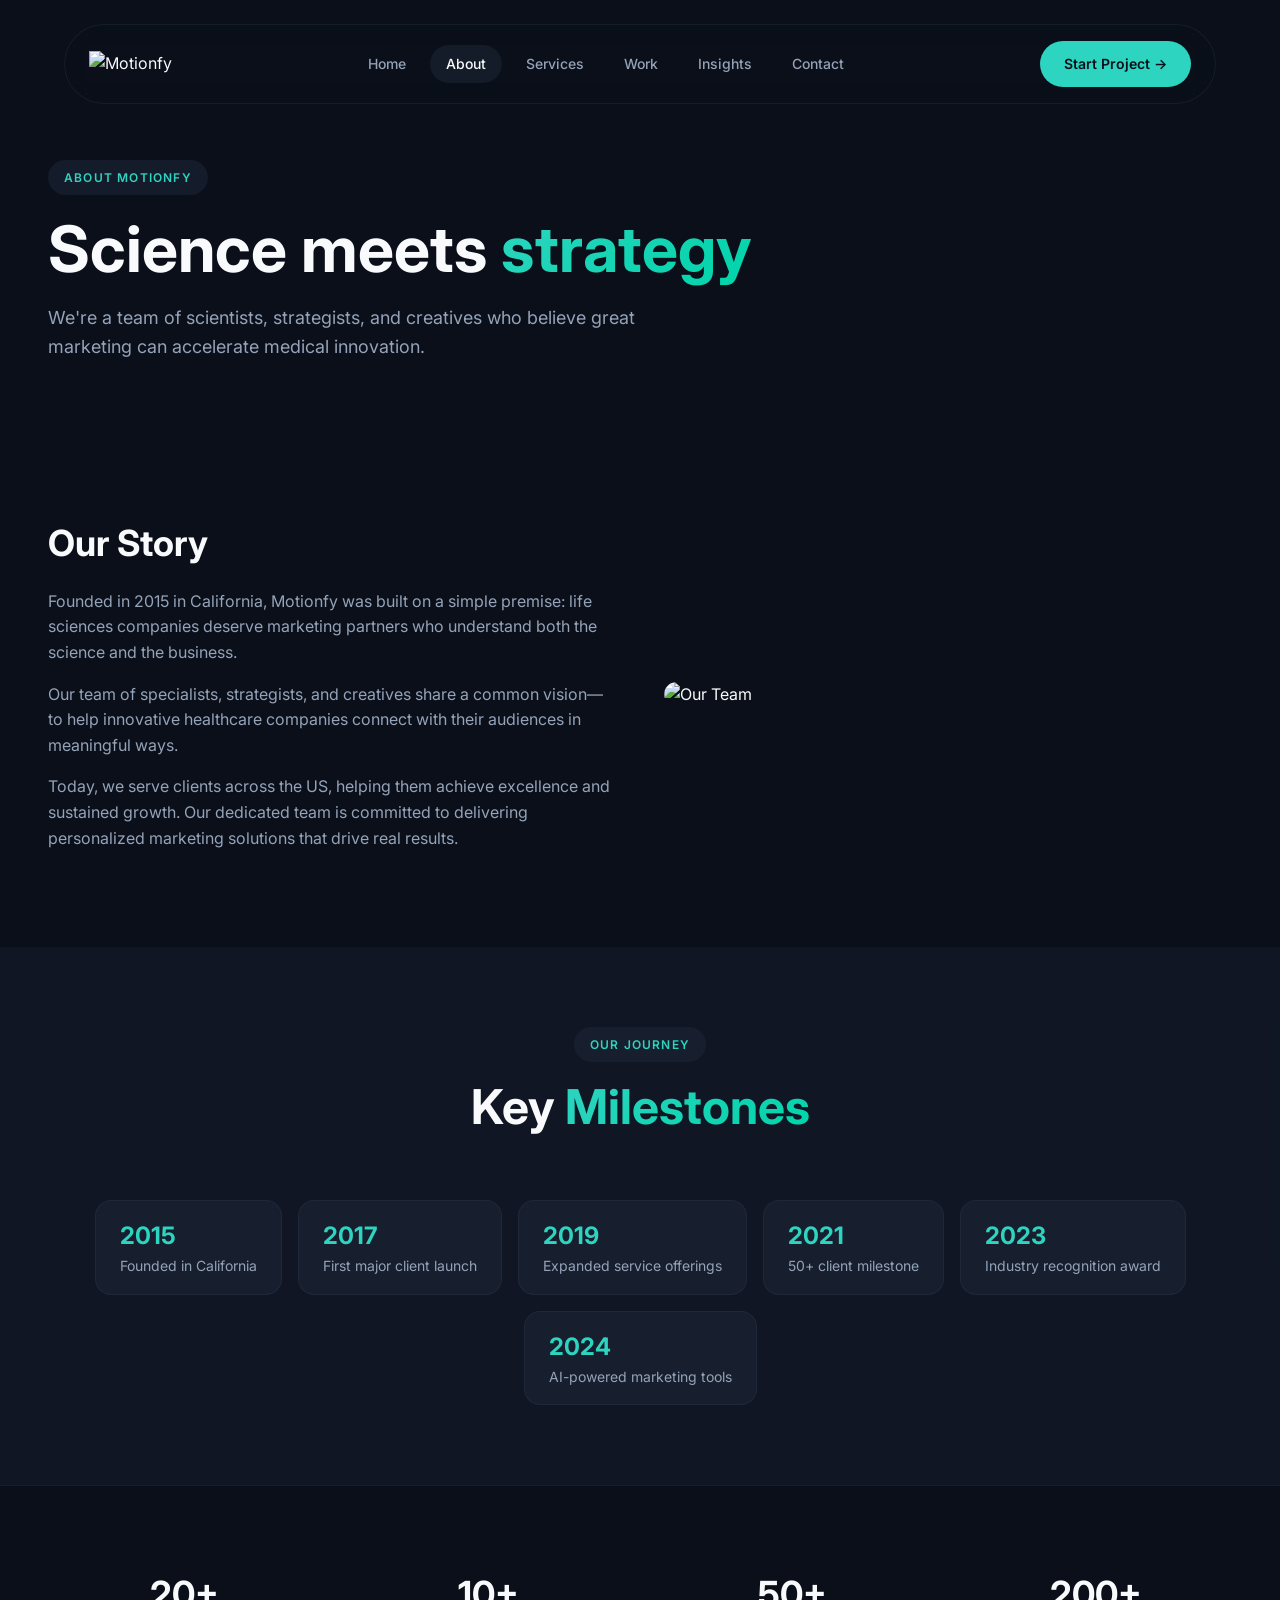
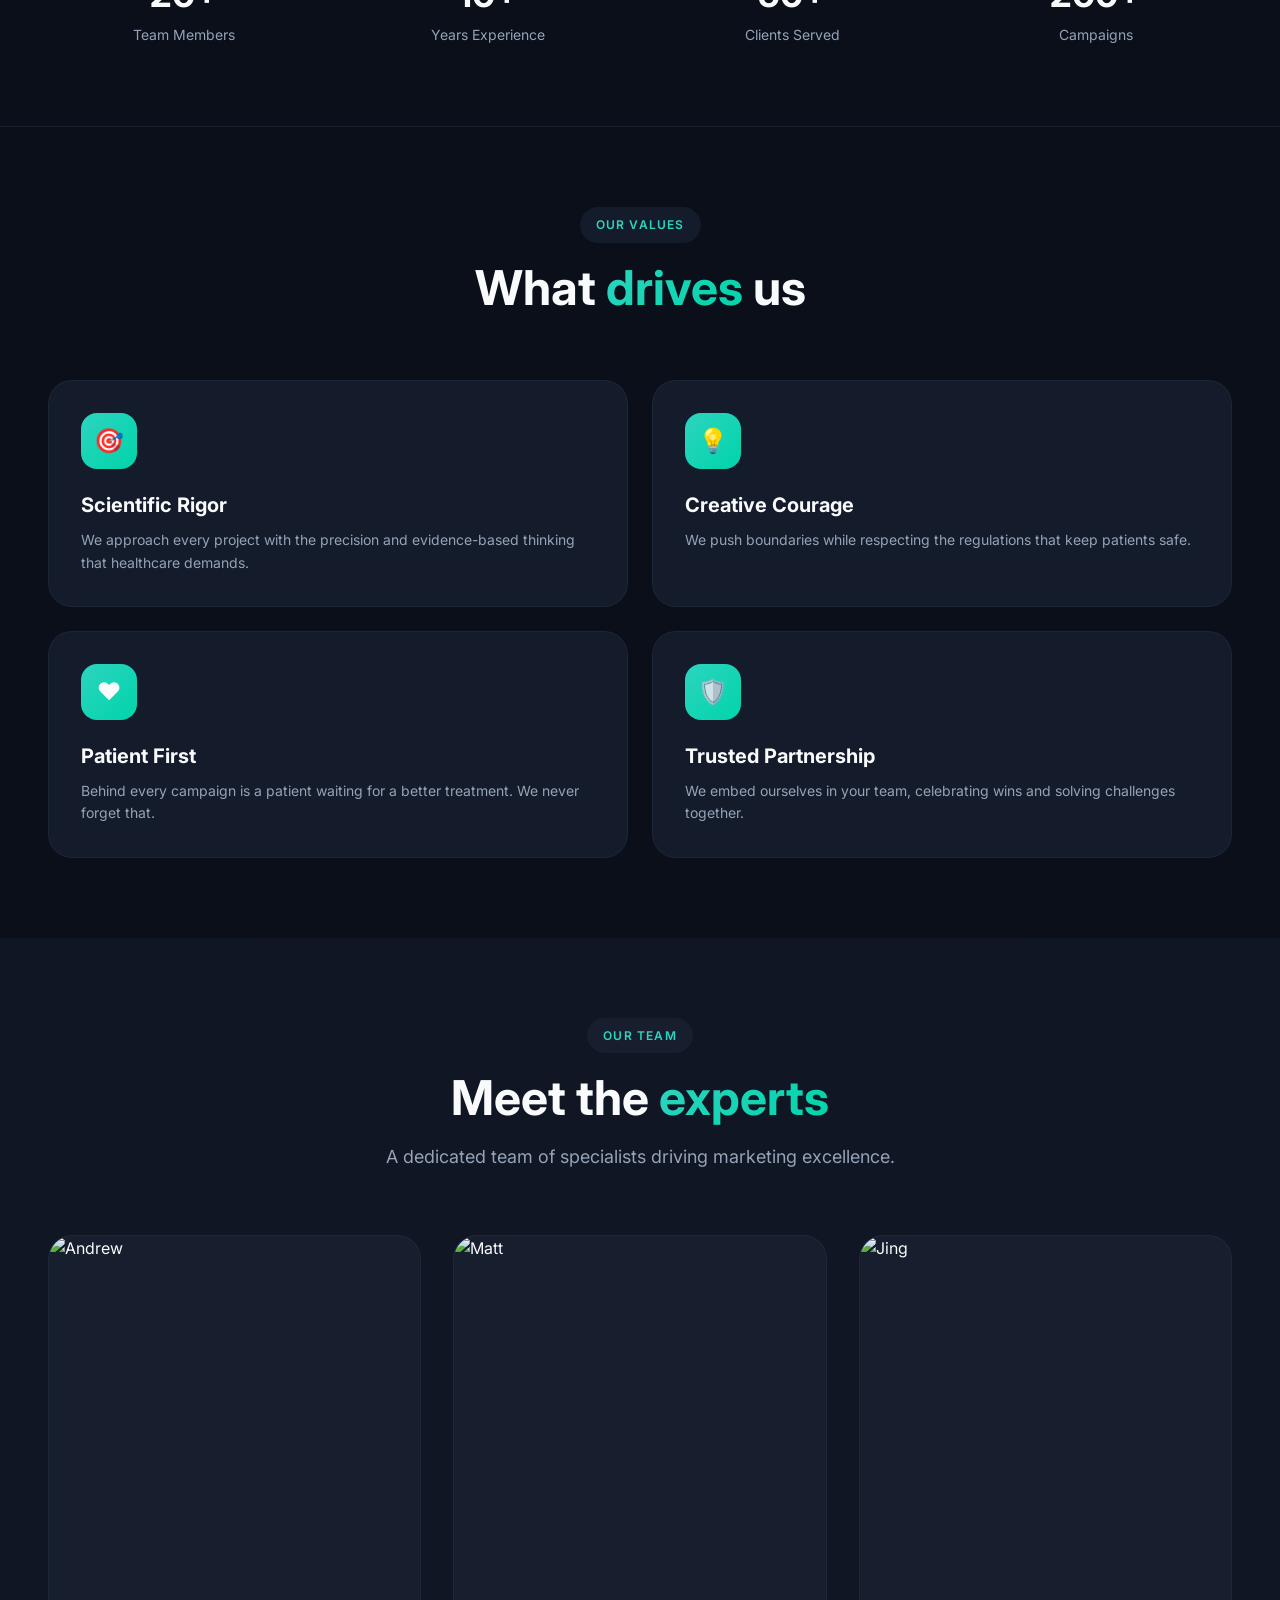
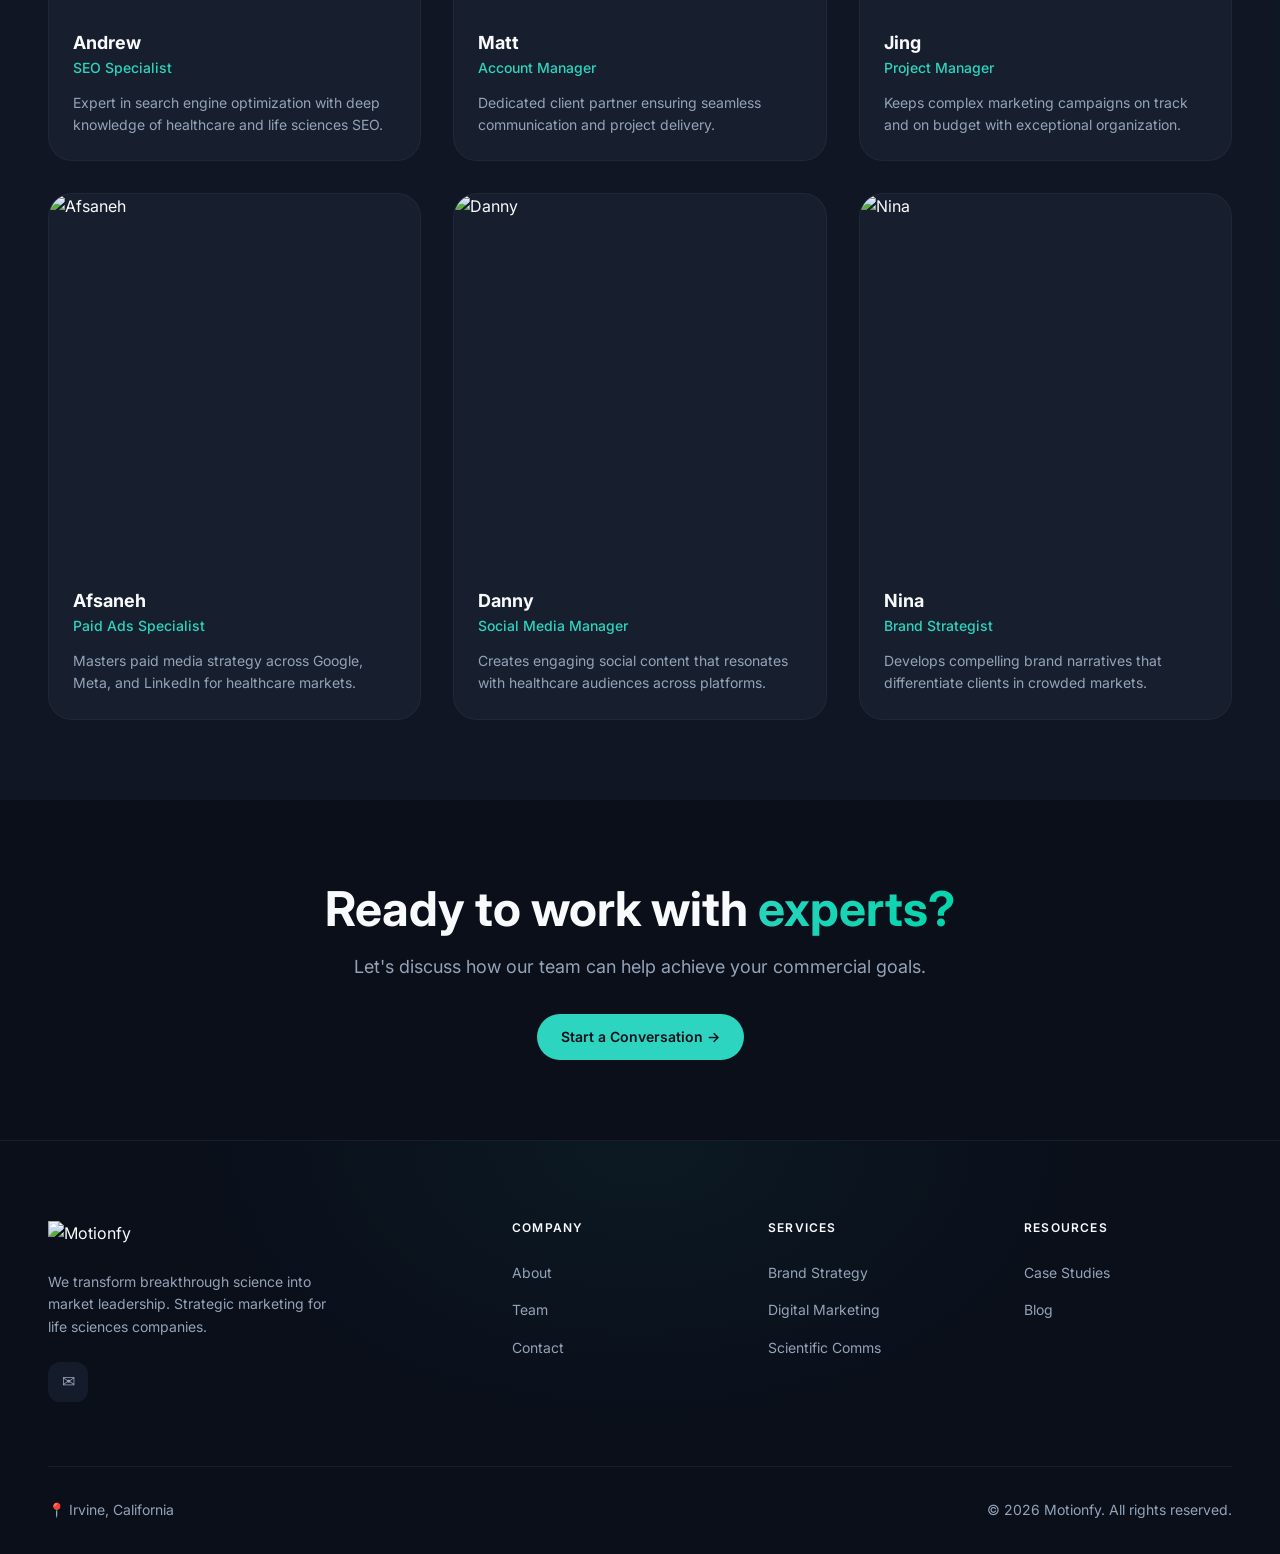
==== static-site/about.html @ af8c121f "auto-commit for 69b5fdca-6efe-4957-8c42-35c4be113877" ====
<!DOCTYPE html>
<html lang="en">
<head>
  <meta charset="UTF-8">
  <meta name="viewport" content="width=device-width, initial-scale=1.0">
  <title>About Us - Motionfy</title>
  <meta name="description" content="Learn about Motionfy, a life sciences marketing agency founded in 2015 in California.">
  <link rel="preconnect" href="https://fonts.googleapis.com">
  <link rel="preconnect" href="https://fonts.gstatic.com" crossorigin>
  <link href="https://fonts.googleapis.com/css2?family=Inter:wght@400;500;600;700&display=swap" rel="stylesheet">
  <link rel="stylesheet" href="css/styles.css">
</head>
<body>

  <!-- Navbar -->
  <nav class="navbar">
    <div class="navbar-inner">
      <a href="index.html" class="navbar-logo">
        <img src="https://customer-assets.emergentagent.com/job_de6752b7-913f-48de-b067-0ab658914343/artifacts/wxq2d61w_ChatGPT%20Image%20Mar%2012%2C%202026%2C%2010_49_57%20PM.png" alt="Motionfy">
      </a>
      <div class="navbar-links">
        <a href="index.html">Home</a>
        <a href="about.html" class="active">About</a>
        <a href="services.html">Services</a>
        <a href="case-studies.html">Work</a>
        <a href="blog.html">Insights</a>
        <a href="contact.html">Contact</a>
      </div>
      <a href="contact.html" class="btn-primary">Start Project →</a>
    </div>
  </nav>

  <!-- Page Header -->
  <section class="page-header">
    <div class="container">
      <span class="section-badge">About Motionfy</span>
      <h1>Science meets <span class="gradient-text">strategy</span></h1>
      <p>We're a team of scientists, strategists, and creatives who believe great marketing can accelerate medical innovation.</p>
    </div>
  </section>

  <!-- Our Story -->
  <section>
    <div class="container">
      <div class="story-section">
        <div class="story-content">
          <h2>Our Story</h2>
          <p>Founded in 2015 in California, Motionfy was built on a simple premise: life sciences companies deserve marketing partners who understand both the science and the business.</p>
          <p>Our team of specialists, strategists, and creatives share a common vision—to help innovative healthcare companies connect with their audiences in meaningful ways.</p>
          <p>Today, we serve clients across the US, helping them achieve excellence and sustained growth. Our dedicated team is committed to delivering personalized marketing solutions that drive real results.</p>
        </div>
        <div class="story-image">
          <img src="https://images.unsplash.com/photo-1522071820081-009f0129c71c?w=600&q=80" alt="Our Team">
        </div>
      </div>
    </div>
  </section>

  <!-- Timeline -->
  <section style="background: rgba(30, 41, 59, 0.3);">
    <div class="container">
      <div class="section-header">
        <span class="section-badge">Our Journey</span>
        <h2>Key <span class="gradient-text">Milestones</span></h2>
      </div>
      <div class="timeline" style="justify-content: center;">
        <div class="timeline-item">
          <p class="year">2015</p>
          <p class="event">Founded in California</p>
        </div>
        <div class="timeline-item">
          <p class="year">2017</p>
          <p class="event">First major client launch</p>
        </div>
        <div class="timeline-item">
          <p class="year">2019</p>
          <p class="event">Expanded service offerings</p>
        </div>
        <div class="timeline-item">
          <p class="year">2021</p>
          <p class="event">50+ client milestone</p>
        </div>
        <div class="timeline-item">
          <p class="year">2023</p>
          <p class="event">Industry recognition award</p>
        </div>
        <div class="timeline-item">
          <p class="year">2024</p>
          <p class="event">AI-powered marketing tools</p>
        </div>
      </div>
    </div>
  </section>

  <!-- Stats -->
  <section class="stats-section">
    <div class="container">
      <div class="stats-grid">
        <div class="stat-item">
          <p class="value">20+</p>
          <p class="label">Team Members</p>
        </div>
        <div class="stat-item">
          <p class="value">10+</p>
          <p class="label">Years Experience</p>
        </div>
        <div class="stat-item">
          <p class="value">50+</p>
          <p class="label">Clients Served</p>
        </div>
        <div class="stat-item">
          <p class="value">200+</p>
          <p class="label">Campaigns</p>
        </div>
      </div>
    </div>
  </section>

  <!-- Values -->
  <section>
    <div class="container">
      <div class="section-header">
        <span class="section-badge">Our Values</span>
        <h2>What <span class="gradient-text">drives</span> us</h2>
      </div>
      <div class="values-grid">
        <div class="card">
          <div class="card-icon">🎯</div>
          <h3>Scientific Rigor</h3>
          <p>We approach every project with the precision and evidence-based thinking that healthcare demands.</p>
        </div>
        <div class="card">
          <div class="card-icon">💡</div>
          <h3>Creative Courage</h3>
          <p>We push boundaries while respecting the regulations that keep patients safe.</p>
        </div>
        <div class="card">
          <div class="card-icon">❤️</div>
          <h3>Patient First</h3>
          <p>Behind every campaign is a patient waiting for a better treatment. We never forget that.</p>
        </div>
        <div class="card">
          <div class="card-icon">🛡️</div>
          <h3>Trusted Partnership</h3>
          <p>We embed ourselves in your team, celebrating wins and solving challenges together.</p>
        </div>
      </div>
    </div>
  </section>

  <!-- Team -->
  <section id="team" style="background: rgba(30, 41, 59, 0.3);">
    <div class="container">
      <div class="section-header">
        <span class="section-badge">Our Team</span>
        <h2>Meet the <span class="gradient-text">experts</span></h2>
        <p>A dedicated team of specialists driving marketing excellence.</p>
      </div>
      <div class="team-grid">
        <div class="team-card">
          <div class="team-card-image">
            <img src="https://images.unsplash.com/photo-1507003211169-0a1dd7228f2d?w=400&q=80" alt="Andrew">
          </div>
          <div class="team-card-content">
            <h3>Andrew</h3>
            <p class="role">SEO Specialist</p>
            <p>Expert in search engine optimization with deep knowledge of healthcare and life sciences SEO.</p>
          </div>
        </div>
        <div class="team-card">
          <div class="team-card-image">
            <img src="https://images.unsplash.com/photo-1560250097-0b93528c311a?w=400&q=80" alt="Matt">
          </div>
          <div class="team-card-content">
            <h3>Matt</h3>
            <p class="role">Account Manager</p>
            <p>Dedicated client partner ensuring seamless communication and project delivery.</p>
          </div>
        </div>
        <div class="team-card">
          <div class="team-card-image">
            <img src="https://images.unsplash.com/photo-1573496359142-b8d87734a5a2?w=400&q=80" alt="Jing">
          </div>
          <div class="team-card-content">
            <h3>Jing</h3>
            <p class="role">Project Manager</p>
            <p>Keeps complex marketing campaigns on track and on budget with exceptional organization.</p>
          </div>
        </div>
        <div class="team-card">
          <div class="team-card-image">
            <img src="https://images.unsplash.com/photo-1580489944761-15a19d654956?w=400&q=80" alt="Afsaneh">
          </div>
          <div class="team-card-content">
            <h3>Afsaneh</h3>
            <p class="role">Paid Ads Specialist</p>
            <p>Masters paid media strategy across Google, Meta, and LinkedIn for healthcare markets.</p>
          </div>
        </div>
        <div class="team-card">
          <div class="team-card-image">
            <img src="https://images.unsplash.com/photo-1500648767791-00dcc994a43e?w=400&q=80" alt="Danny">
          </div>
          <div class="team-card-content">
            <h3>Danny</h3>
            <p class="role">Social Media Manager</p>
            <p>Creates engaging social content that resonates with healthcare audiences across platforms.</p>
          </div>
        </div>
        <div class="team-card">
          <div class="team-card-image">
            <img src="https://images.unsplash.com/photo-1594744803329-e58b31de8bf5?w=400&q=80" alt="Nina">
          </div>
          <div class="team-card-content">
            <h3>Nina</h3>
            <p class="role">Brand Strategist</p>
            <p>Develops compelling brand narratives that differentiate clients in crowded markets.</p>
          </div>
        </div>
      </div>
    </div>
  </section>

  <!-- CTA -->
  <section class="cta-section">
    <div class="container">
      <h2>Ready to work with <span class="gradient-text">experts?</span></h2>
      <p>Let's discuss how our team can help achieve your commercial goals.</p>
      <a href="contact.html" class="btn-primary">Start a Conversation →</a>
    </div>
  </section>

  <!-- Footer -->
  <footer class="footer">
    <div class="container">
      <div class="footer-content">
        <div class="footer-brand">
          <img src="https://customer-assets.emergentagent.com/job_de6752b7-913f-48de-b067-0ab658914343/artifacts/wxq2d61w_ChatGPT%20Image%20Mar%2012%2C%202026%2C%2010_49_57%20PM.png" alt="Motionfy">
          <p>We transform breakthrough science into market leadership. Strategic marketing for life sciences companies.</p>
          <div class="footer-social">
            <a href="mailto:hello@motionfy.com">✉</a>
          </div>
        </div>
        <div class="footer-links">
          <h4>Company</h4>
          <ul>
            <li><a href="about.html">About</a></li>
            <li><a href="about.html#team">Team</a></li>
            <li><a href="contact.html">Contact</a></li>
          </ul>
        </div>
        <div class="footer-links">
          <h4>Services</h4>
          <ul>
            <li><a href="services.html">Brand Strategy</a></li>
            <li><a href="services.html">Digital Marketing</a></li>
            <li><a href="services.html">Scientific Comms</a></li>
          </ul>
        </div>
        <div class="footer-links">
          <h4>Resources</h4>
          <ul>
            <li><a href="case-studies.html">Case Studies</a></li>
            <li><a href="blog.html">Blog</a></li>
          </ul>
        </div>
      </div>
      <div class="footer-bottom">
        <span>📍 Irvine, California</span>
        <p>© 2026 Motionfy. All rights reserved.</p>
      </div>
    </div>
  </footer>

</body>
</html>
---- static-site/css/styles.css ----
/* Motionfy - Static Site Styles */

/* CSS Variables */
:root {
  --background: #0a0f1a;
  --foreground: #f8fafc;
  --primary: #2dd4bf;
  --primary-dark: #00d4aa;
  --muted: #94a3b8;
  --card: rgba(30, 41, 59, 0.5);
  --border: rgba(51, 65, 85, 0.3);
  --secondary: rgba(30, 41, 59, 0.5);
}

/* Reset & Base */
* {
  margin: 0;
  padding: 0;
  box-sizing: border-box;
}

html {
  scroll-behavior: smooth;
}

body {
  font-family: 'Inter', -apple-system, BlinkMacSystemFont, 'Segoe UI', sans-serif;
  background-color: var(--background);
  color: var(--foreground);
  line-height: 1.6;
}

a {
  text-decoration: none;
  color: inherit;
  transition: color 0.3s ease;
}

a:hover {
  color: var(--primary);
}

img {
  max-width: 100%;
  height: auto;
}

/* Typography */
h1, h2, h3, h4, h5, h6 {
  font-family: 'Inter', sans-serif;
  font-weight: 700;
  line-height: 1.2;
}

.gradient-text {
  background: linear-gradient(135deg, var(--primary), var(--primary-dark));
  -webkit-background-clip: text;
  -webkit-text-fill-color: transparent;
  background-clip: text;
}

/* Container */
.container {
  max-width: 1280px;
  margin: 0 auto;
  padding: 0 24px;
}

@media (min-width: 768px) {
  .container {
    padding: 0 48px;
  }
}

/* Navbar */
.navbar {
  position: fixed;
  top: 0;
  left: 0;
  right: 0;
  z-index: 50;
  padding: 24px 16px 0;
}

.navbar-inner {
  max-width: 1152px;
  margin: 0 auto;
  display: flex;
  align-items: center;
  justify-content: space-between;
  padding: 16px 24px;
  border-radius: 9999px;
  background: rgba(10, 15, 26, 0.8);
  backdrop-filter: blur(12px);
  border: 1px solid var(--border);
}

.navbar-logo img {
  height: 56px;
  width: auto;
}

.navbar-links {
  display: none;
  align-items: center;
  gap: 8px;
}

@media (min-width: 1024px) {
  .navbar-links {
    display: flex;
  }
}

.navbar-links a {
  padding: 8px 16px;
  border-radius: 9999px;
  font-size: 14px;
  font-weight: 500;
  color: var(--muted);
  transition: all 0.3s ease;
}

.navbar-links a:hover,
.navbar-links a.active {
  color: var(--foreground);
  background: var(--secondary);
}

.btn-primary {
  display: inline-flex;
  align-items: center;
  gap: 8px;
  padding: 12px 24px;
  background: var(--primary);
  color: var(--background);
  font-weight: 600;
  font-size: 14px;
  border-radius: 9999px;
  border: none;
  cursor: pointer;
  transition: all 0.3s ease;
}

.btn-primary:hover {
  background: var(--primary-dark);
  transform: translateY(-2px);
  color: var(--background);
}

.btn-secondary {
  display: inline-flex;
  align-items: center;
  gap: 8px;
  padding: 12px 24px;
  background: transparent;
  color: var(--foreground);
  font-weight: 500;
  font-size: 14px;
  border: none;
  cursor: pointer;
  transition: all 0.3s ease;
}

.btn-secondary:hover {
  color: var(--primary);
}

/* Mobile Menu */
.mobile-menu-btn {
  display: flex;
  padding: 8px;
  background: var(--secondary);
  border: none;
  border-radius: 12px;
  color: var(--foreground);
  cursor: pointer;
}

@media (min-width: 1024px) {
  .mobile-menu-btn {
    display: none;
  }
}

/* Hero Section */
.hero {
  min-height: 100vh;
  display: flex;
  align-items: center;
  padding: 120px 0 80px;
  position: relative;
  overflow: hidden;
}

.hero::before {
  content: '';
  position: absolute;
  top: 0;
  left: 0;
  right: 0;
  bottom: 0;
  background: radial-gradient(ellipse at 30% 20%, rgba(45, 212, 191, 0.1) 0%, transparent 50%);
  pointer-events: none;
}

.hero-content {
  display: grid;
  grid-template-columns: 1fr;
  gap: 48px;
  align-items: center;
}

@media (min-width: 1024px) {
  .hero-content {
    grid-template-columns: 1fr 1fr;
  }
}

.hero-badge {
  display: inline-flex;
  align-items: center;
  gap: 8px;
  padding: 8px 16px;
  background: var(--card);
  border-radius: 9999px;
  font-size: 14px;
  color: var(--primary);
  margin-bottom: 24px;
}

.hero-badge::before {
  content: '';
  width: 8px;
  height: 8px;
  background: var(--primary);
  border-radius: 50%;
}

.hero h1 {
  font-size: 48px;
  margin-bottom: 24px;
}

@media (min-width: 768px) {
  .hero h1 {
    font-size: 64px;
  }
}

.hero p {
  font-size: 18px;
  color: var(--muted);
  margin-bottom: 32px;
  max-width: 500px;
}

.hero-buttons {
  display: flex;
  flex-wrap: wrap;
  gap: 16px;
  margin-bottom: 48px;
}

.hero-stats {
  display: flex;
  align-items: center;
  gap: 16px;
}

.hero-stats-avatars {
  display: flex;
}

.hero-stats-avatars span {
  width: 40px;
  height: 40px;
  border-radius: 50%;
  background: var(--card);
  border: 2px solid var(--background);
  margin-left: -12px;
}

.hero-stats-avatars span:first-child {
  margin-left: 0;
}

.hero-image {
  position: relative;
}

.hero-image img {
  border-radius: 24px;
  width: 100%;
}

.hero-image-overlay {
  position: absolute;
  bottom: 24px;
  left: 24px;
  background: rgba(10, 15, 26, 0.9);
  backdrop-filter: blur(12px);
  padding: 16px 24px;
  border-radius: 16px;
  border: 1px solid var(--border);
}

.hero-image-overlay .stat {
  font-size: 24px;
  font-weight: 700;
  color: var(--primary);
}

/* Section Styles */
section {
  padding: 80px 0;
}

.section-header {
  text-align: center;
  max-width: 700px;
  margin: 0 auto 64px;
}

.section-badge {
  display: inline-block;
  padding: 8px 16px;
  background: var(--card);
  border-radius: 9999px;
  font-size: 12px;
  font-weight: 600;
  text-transform: uppercase;
  letter-spacing: 0.1em;
  color: var(--primary);
  margin-bottom: 16px;
}

.section-header h2 {
  font-size: 36px;
  margin-bottom: 16px;
}

@media (min-width: 768px) {
  .section-header h2 {
    font-size: 48px;
  }
}

.section-header p {
  color: var(--muted);
  font-size: 18px;
}

/* Services Grid */
.services-grid {
  display: grid;
  grid-template-columns: 1fr;
  gap: 24px;
}

@media (min-width: 768px) {
  .services-grid {
    grid-template-columns: repeat(2, 1fr);
  }
}

@media (min-width: 1024px) {
  .services-grid {
    grid-template-columns: repeat(3, 1fr);
  }
}

/* Card */
.card {
  background: var(--card);
  border: 1px solid var(--border);
  border-radius: 24px;
  padding: 32px;
  transition: all 0.3s ease;
}

.card:hover {
  border-color: var(--primary);
  transform: translateY(-4px);
}

.card-icon {
  width: 56px;
  height: 56px;
  background: linear-gradient(135deg, var(--primary), var(--primary-dark));
  border-radius: 16px;
  display: flex;
  align-items: center;
  justify-content: center;
  margin-bottom: 24px;
  font-size: 24px;
}

.card h3 {
  font-size: 20px;
  margin-bottom: 12px;
}

.card p {
  color: var(--muted);
  font-size: 14px;
}

/* Case Studies */
.case-studies-grid {
  display: grid;
  grid-template-columns: 1fr;
  gap: 32px;
}

@media (min-width: 768px) {
  .case-studies-grid {
    grid-template-columns: repeat(2, 1fr);
  }
}

@media (min-width: 1024px) {
  .case-studies-grid {
    grid-template-columns: repeat(3, 1fr);
  }
}

.case-study-card {
  position: relative;
  border-radius: 24px;
  overflow: hidden;
  aspect-ratio: 4/3;
}

.case-study-card img {
  width: 100%;
  height: 100%;
  object-fit: cover;
  transition: transform 0.5s ease;
}

.case-study-card:hover img {
  transform: scale(1.1);
}

.case-study-content {
  position: absolute;
  bottom: 0;
  left: 0;
  right: 0;
  padding: 24px;
  background: linear-gradient(to top, rgba(10, 15, 26, 0.95), transparent);
}

.case-study-tag {
  display: inline-block;
  padding: 4px 12px;
  background: var(--primary);
  color: var(--background);
  font-size: 12px;
  font-weight: 600;
  border-radius: 9999px;
  margin-bottom: 12px;
}

.case-study-content h3 {
  font-size: 18px;
}

/* Team Grid */
.team-grid {
  display: grid;
  grid-template-columns: 1fr;
  gap: 32px;
}

@media (min-width: 768px) {
  .team-grid {
    grid-template-columns: repeat(2, 1fr);
  }
}

@media (min-width: 1024px) {
  .team-grid {
    grid-template-columns: repeat(3, 1fr);
  }
}

.team-card {
  background: var(--card);
  border: 1px solid var(--border);
  border-radius: 24px;
  overflow: hidden;
  transition: all 0.3s ease;
}

.team-card:hover {
  border-color: var(--primary);
}

.team-card-image {
  aspect-ratio: 1;
  overflow: hidden;
}

.team-card-image img {
  width: 100%;
  height: 100%;
  object-fit: cover;
  transition: transform 0.5s ease;
}

.team-card:hover .team-card-image img {
  transform: scale(1.1);
}

.team-card-content {
  padding: 24px;
}

.team-card h3 {
  font-size: 18px;
  margin-bottom: 4px;
}

.team-card .role {
  color: var(--primary);
  font-size: 14px;
  font-weight: 500;
  margin-bottom: 12px;
}

.team-card p {
  color: var(--muted);
  font-size: 14px;
}

/* Stats */
.stats-section {
  border-top: 1px solid var(--border);
  border-bottom: 1px solid var(--border);
}

.stats-grid {
  display: grid;
  grid-template-columns: repeat(2, 1fr);
  gap: 32px;
  text-align: center;
}

@media (min-width: 768px) {
  .stats-grid {
    grid-template-columns: repeat(4, 1fr);
  }
}

.stat-item .icon {
  width: 32px;
  height: 32px;
  margin: 0 auto 12px;
  color: var(--primary);
}

.stat-item .value {
  font-size: 36px;
  font-weight: 700;
}

.stat-item .label {
  color: var(--muted);
  font-size: 14px;
}

/* Contact Form */
.contact-section {
  display: grid;
  grid-template-columns: 1fr;
  gap: 48px;
}

@media (min-width: 1024px) {
  .contact-section {
    grid-template-columns: 1fr 1fr;
  }
}

.contact-form {
  background: var(--card);
  border: 1px solid var(--border);
  border-radius: 24px;
  padding: 32px;
}

.form-group {
  margin-bottom: 24px;
}

.form-group label {
  display: block;
  font-size: 14px;
  font-weight: 500;
  margin-bottom: 8px;
}

.form-group input,
.form-group textarea,
.form-group select {
  width: 100%;
  padding: 12px 16px;
  background: var(--background);
  border: 1px solid var(--border);
  border-radius: 12px;
  color: var(--foreground);
  font-size: 14px;
  transition: border-color 0.3s ease;
}

.form-group input:focus,
.form-group textarea:focus,
.form-group select:focus {
  outline: none;
  border-color: var(--primary);
}

.form-group textarea {
  min-height: 120px;
  resize: vertical;
}

.form-row {
  display: grid;
  grid-template-columns: 1fr;
  gap: 24px;
}

@media (min-width: 768px) {
  .form-row {
    grid-template-columns: 1fr 1fr;
  }
}

.contact-info {
  display: flex;
  flex-direction: column;
  gap: 24px;
}

.contact-info-card {
  background: var(--card);
  border: 1px solid var(--border);
  border-radius: 24px;
  padding: 24px;
  display: flex;
  align-items: flex-start;
  gap: 16px;
}

.contact-info-icon {
  width: 48px;
  height: 48px;
  background: linear-gradient(135deg, var(--primary), var(--primary-dark));
  border-radius: 12px;
  display: flex;
  align-items: center;
  justify-content: center;
  flex-shrink: 0;
}

.contact-info-card h4 {
  font-size: 16px;
  margin-bottom: 4px;
}

.contact-info-card p {
  color: var(--muted);
  font-size: 14px;
}

/* Footer */
.footer {
  border-top: 1px solid var(--border);
  padding: 80px 0 32px;
  position: relative;
}

.footer::before {
  content: '';
  position: absolute;
  top: 0;
  left: 0;
  right: 0;
  bottom: 0;
  background: radial-gradient(ellipse at 50% 0%, rgba(45, 212, 191, 0.05) 0%, transparent 50%);
  pointer-events: none;
}

.footer-content {
  display: grid;
  grid-template-columns: 1fr;
  gap: 48px;
  position: relative;
}

@media (min-width: 768px) {
  .footer-content {
    grid-template-columns: 2fr 1fr 1fr 1fr;
  }
}

.footer-brand img {
  height: 56px;
  margin-bottom: 24px;
}

.footer-brand p {
  color: var(--muted);
  font-size: 14px;
  max-width: 300px;
  margin-bottom: 24px;
}

.footer-social a {
  display: inline-flex;
  align-items: center;
  justify-content: center;
  width: 40px;
  height: 40px;
  background: var(--secondary);
  border-radius: 12px;
  color: var(--muted);
  transition: all 0.3s ease;
}

.footer-social a:hover {
  background: var(--primary);
  color: var(--background);
}

.footer-links h4 {
  font-size: 12px;
  font-weight: 600;
  text-transform: uppercase;
  letter-spacing: 0.1em;
  margin-bottom: 24px;
}

.footer-links ul {
  list-style: none;
}

.footer-links li {
  margin-bottom: 12px;
}

.footer-links a {
  color: var(--muted);
  font-size: 14px;
}

.footer-bottom {
  margin-top: 64px;
  padding-top: 32px;
  border-top: 1px solid var(--border);
  display: flex;
  flex-direction: column;
  gap: 16px;
  align-items: center;
  text-align: center;
}

@media (min-width: 768px) {
  .footer-bottom {
    flex-direction: row;
    justify-content: space-between;
    text-align: left;
  }
}

.footer-bottom p,
.footer-bottom span {
  color: var(--muted);
  font-size: 14px;
}

/* Blog Cards */
.blog-grid {
  display: grid;
  grid-template-columns: 1fr;
  gap: 32px;
}

@media (min-width: 768px) {
  .blog-grid {
    grid-template-columns: repeat(2, 1fr);
  }
}

@media (min-width: 1024px) {
  .blog-grid {
    grid-template-columns: repeat(3, 1fr);
  }
}

.blog-card {
  background: var(--card);
  border: 1px solid var(--border);
  border-radius: 24px;
  overflow: hidden;
  transition: all 0.3s ease;
}

.blog-card:hover {
  border-color: var(--primary);
  transform: translateY(-4px);
}

.blog-card-image {
  aspect-ratio: 16/9;
  overflow: hidden;
}

.blog-card-image img {
  width: 100%;
  height: 100%;
  object-fit: cover;
}

.blog-card-content {
  padding: 24px;
}

.blog-card-tag {
  display: inline-block;
  padding: 4px 12px;
  background: rgba(45, 212, 191, 0.1);
  color: var(--primary);
  font-size: 12px;
  font-weight: 600;
  border-radius: 9999px;
  margin-bottom: 12px;
}

.blog-card h3 {
  font-size: 18px;
  margin-bottom: 8px;
}

.blog-card p {
  color: var(--muted);
  font-size: 14px;
  margin-bottom: 16px;
}

.blog-card-meta {
  display: flex;
  align-items: center;
  gap: 16px;
  color: var(--muted);
  font-size: 12px;
}

/* Page Headers */
.page-header {
  padding: 160px 0 80px;
  text-align: left;
}

.page-header h1 {
  font-size: 48px;
  margin-bottom: 16px;
}

@media (min-width: 768px) {
  .page-header h1 {
    font-size: 64px;
  }
}

.page-header p {
  font-size: 18px;
  color: var(--muted);
  max-width: 600px;
}

/* Story Section */
.story-section {
  display: grid;
  grid-template-columns: 1fr;
  gap: 48px;
  align-items: center;
}

@media (min-width: 1024px) {
  .story-section {
    grid-template-columns: 1fr 1fr;
  }
}

.story-content h2 {
  font-size: 36px;
  margin-bottom: 24px;
}

.story-content p {
  color: var(--muted);
  margin-bottom: 16px;
}

.story-image img {
  border-radius: 24px;
  width: 100%;
}

/* Timeline */
.timeline {
  display: flex;
  flex-wrap: wrap;
  gap: 16px;
  margin-top: 32px;
}

.timeline-item {
  padding: 16px 24px;
  background: var(--card);
  border: 1px solid var(--border);
  border-radius: 16px;
}

.timeline-item .year {
  font-size: 24px;
  font-weight: 700;
  color: var(--primary);
}

.timeline-item .event {
  font-size: 14px;
  color: var(--muted);
}

/* Values Grid */
.values-grid {
  display: grid;
  grid-template-columns: 1fr;
  gap: 24px;
}

@media (min-width: 768px) {
  .values-grid {
    grid-template-columns: repeat(2, 1fr);
  }
}

/* Map Section */
.map-section {
  height: 400px;
  position: relative;
  border-radius: 24px;
  overflow: hidden;
}

.map-section iframe {
  width: 100%;
  height: 100%;
  filter: invert(90%) hue-rotate(180deg);
}

.map-overlay {
  position: absolute;
  top: 32px;
  left: 32px;
  background: rgba(10, 15, 26, 0.95);
  backdrop-filter: blur(12px);
  padding: 24px;
  border-radius: 16px;
  border: 1px solid var(--border);
}

.map-overlay h3 {
  margin-bottom: 8px;
}

.map-overlay p {
  color: var(--muted);
  font-size: 14px;
}

/* CTA Section */
.cta-section {
  text-align: center;
  padding: 80px 0;
}

.cta-section h2 {
  font-size: 36px;
  margin-bottom: 16px;
}

@media (min-width: 768px) {
  .cta-section h2 {
    font-size: 48px;
  }
}

.cta-section p {
  color: var(--muted);
  font-size: 18px;
  max-width: 600px;
  margin: 0 auto 32px;
}

/* Utility Classes */
.text-center { text-align: center; }
.text-left { text-align: left; }
.mb-8 { margin-bottom: 32px; }
.mb-16 { margin-bottom: 64px; }
.mt-8 { margin-top: 32px; }
.hidden { display: none; }

@media (min-width: 768px) {
  .md-show { display: block; }
}
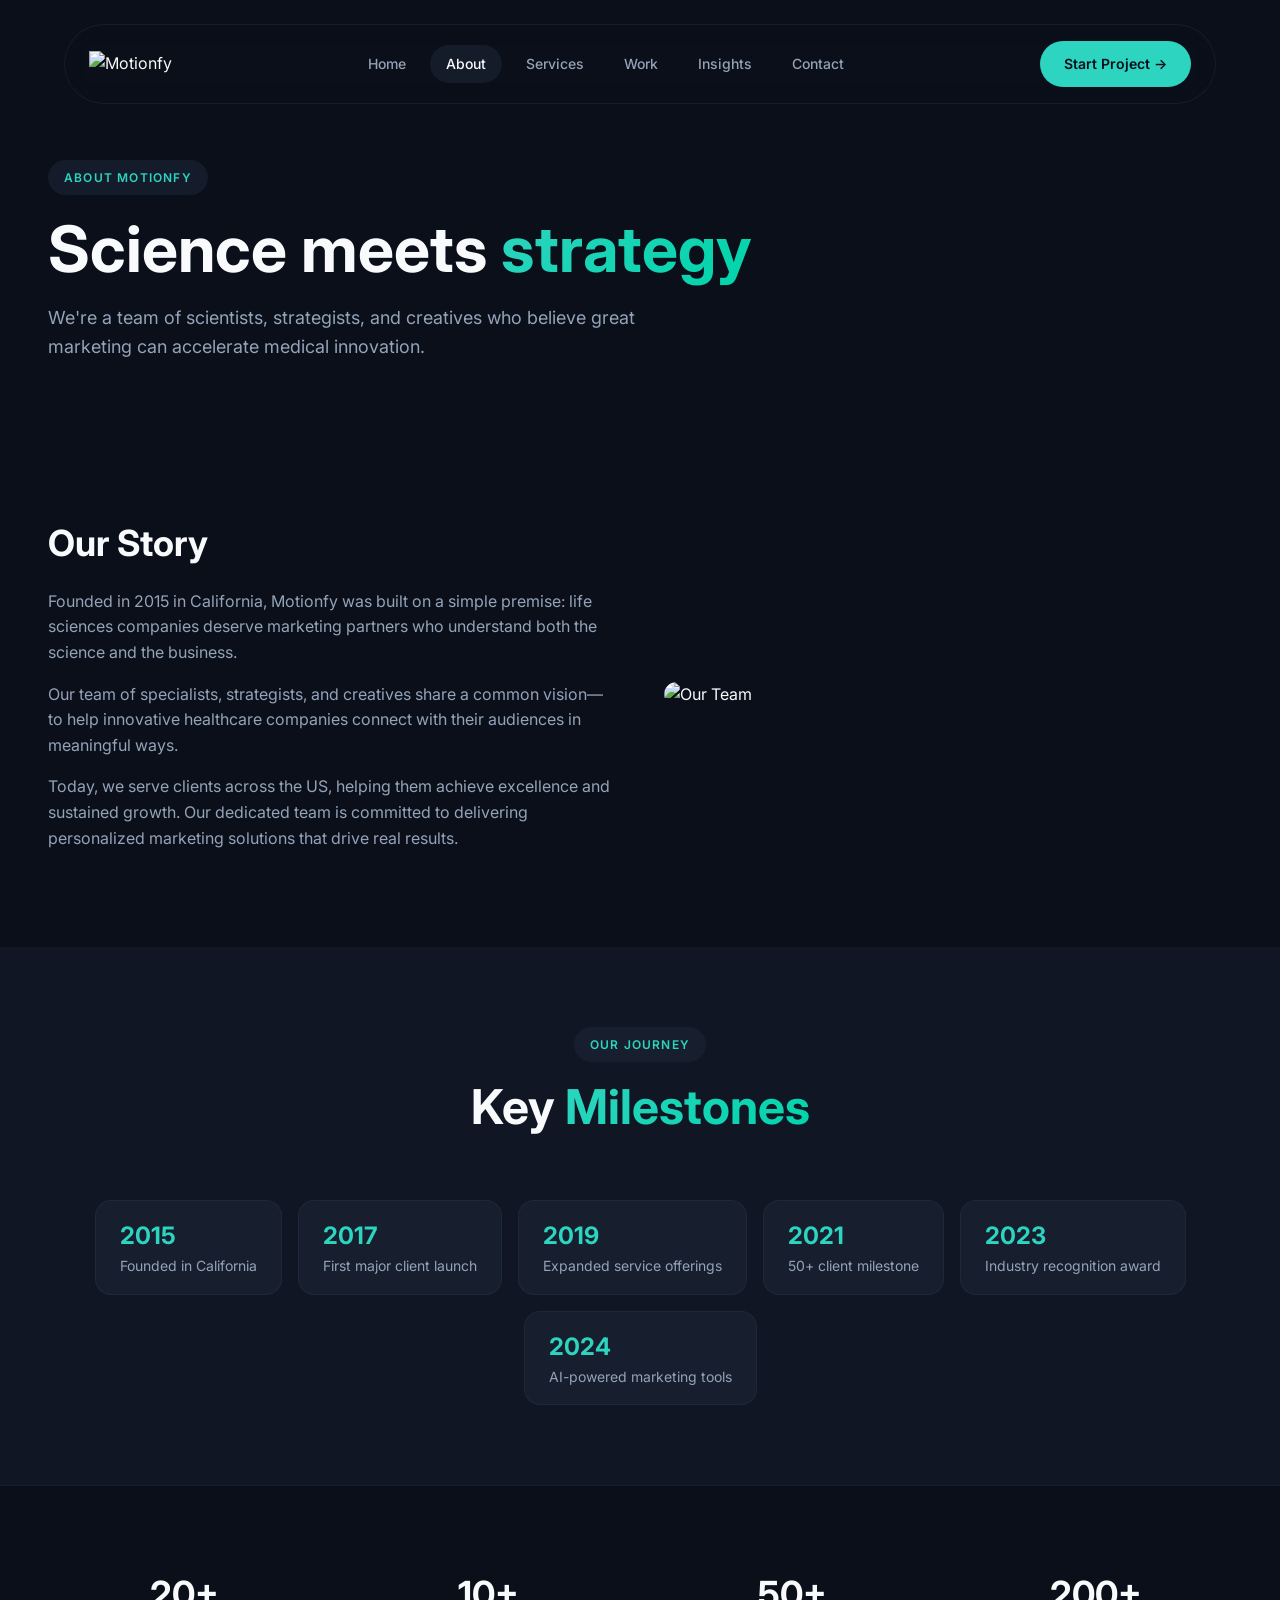
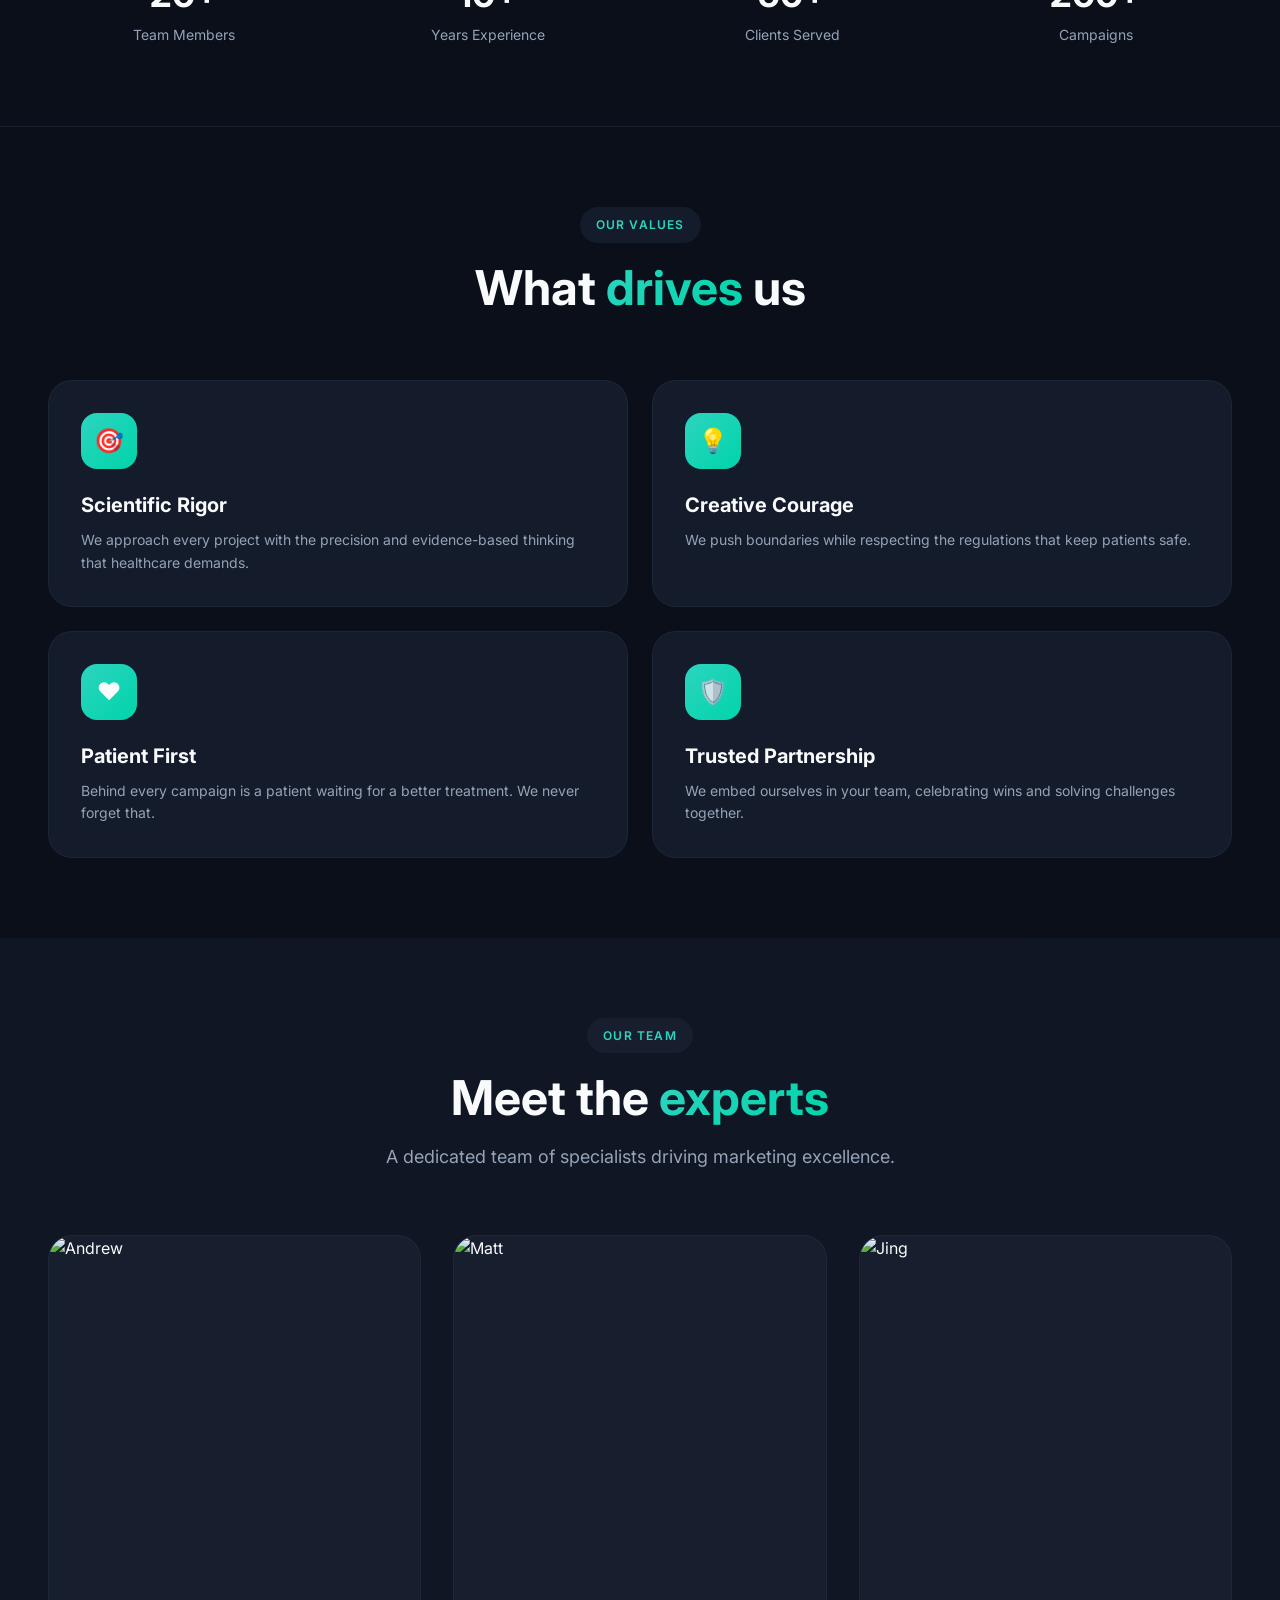
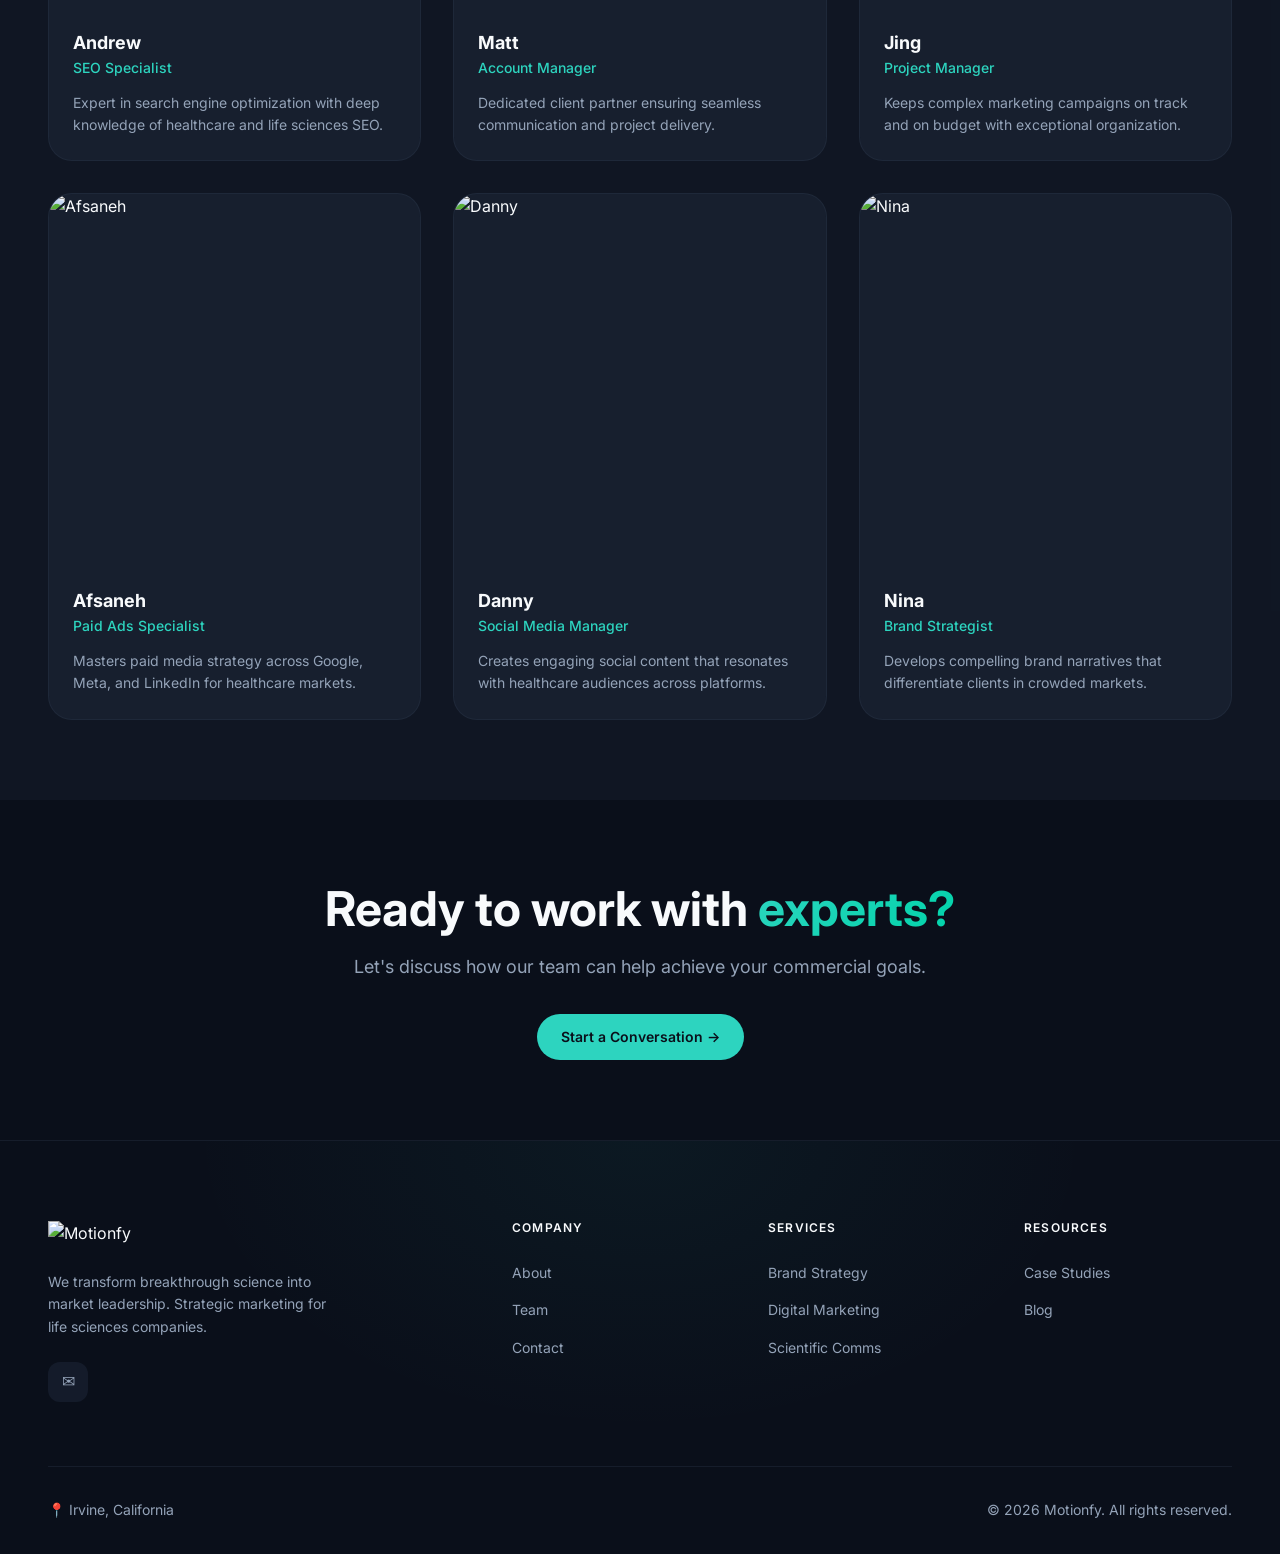
==== commit 91f2b0e2: "auto-commit for f468c656-887e-4b0d-89b0-0efaefa24966" ====
--- a/static-site/about.html
+++ b/static-site/about.html
@@ -16,7 +16,7 @@
   <nav class="navbar">
     <div class="navbar-inner">
       <a href="index.html" class="navbar-logo">
-        <img src="https://customer-assets.emergentagent.com/job_de6752b7-913f-48de-b067-0ab658914343/artifacts/wxq2d61w_ChatGPT%20Image%20Mar%2012%2C%202026%2C%2010_49_57%20PM.png" alt="Motionfy">
+        <img src="https://customer-assets.emergentagent.com/job_de6752b7-913f-48de-b067-0ab658914343/artifacts/mnr9vd1f_wxq2d61w_ChatGPT%20Image%20Mar%2012%2C%202026%2C%2010_49_57%20PM%20%281%29.png" alt="Motionfy">
       </a>
       <div class="navbar-links">
         <a href="index.html">Home</a>
@@ -235,7 +235,7 @@
     <div class="container">
       <div class="footer-content">
         <div class="footer-brand">
-          <img src="https://customer-assets.emergentagent.com/job_de6752b7-913f-48de-b067-0ab658914343/artifacts/wxq2d61w_ChatGPT%20Image%20Mar%2012%2C%202026%2C%2010_49_57%20PM.png" alt="Motionfy">
+          <img src="https://customer-assets.emergentagent.com/job_de6752b7-913f-48de-b067-0ab658914343/artifacts/mnr9vd1f_wxq2d61w_ChatGPT%20Image%20Mar%2012%2C%202026%2C%2010_49_57%20PM%20%281%29.png" alt="Motionfy">
           <p>We transform breakthrough science into market leadership. Strategic marketing for life sciences companies.</p>
           <div class="footer-social">
             <a href="mailto:hello@motionfy.com">✉</a>
--- a/static-site/css/styles.css
+++ b/static-site/css/styles.css
@@ -96,8 +96,9 @@
 }
 
 .navbar-logo img {
-  height: 56px;
+  height: 100px;
   width: auto;
+  mix-blend-mode: lighten;
 }
 
 .navbar-links {
@@ -708,8 +709,9 @@
 }
 
 .footer-brand img {
-  height: 56px;
+  height: 100px;
   margin-bottom: 24px;
+  mix-blend-mode: lighten;
 }
 
 .footer-brand p {
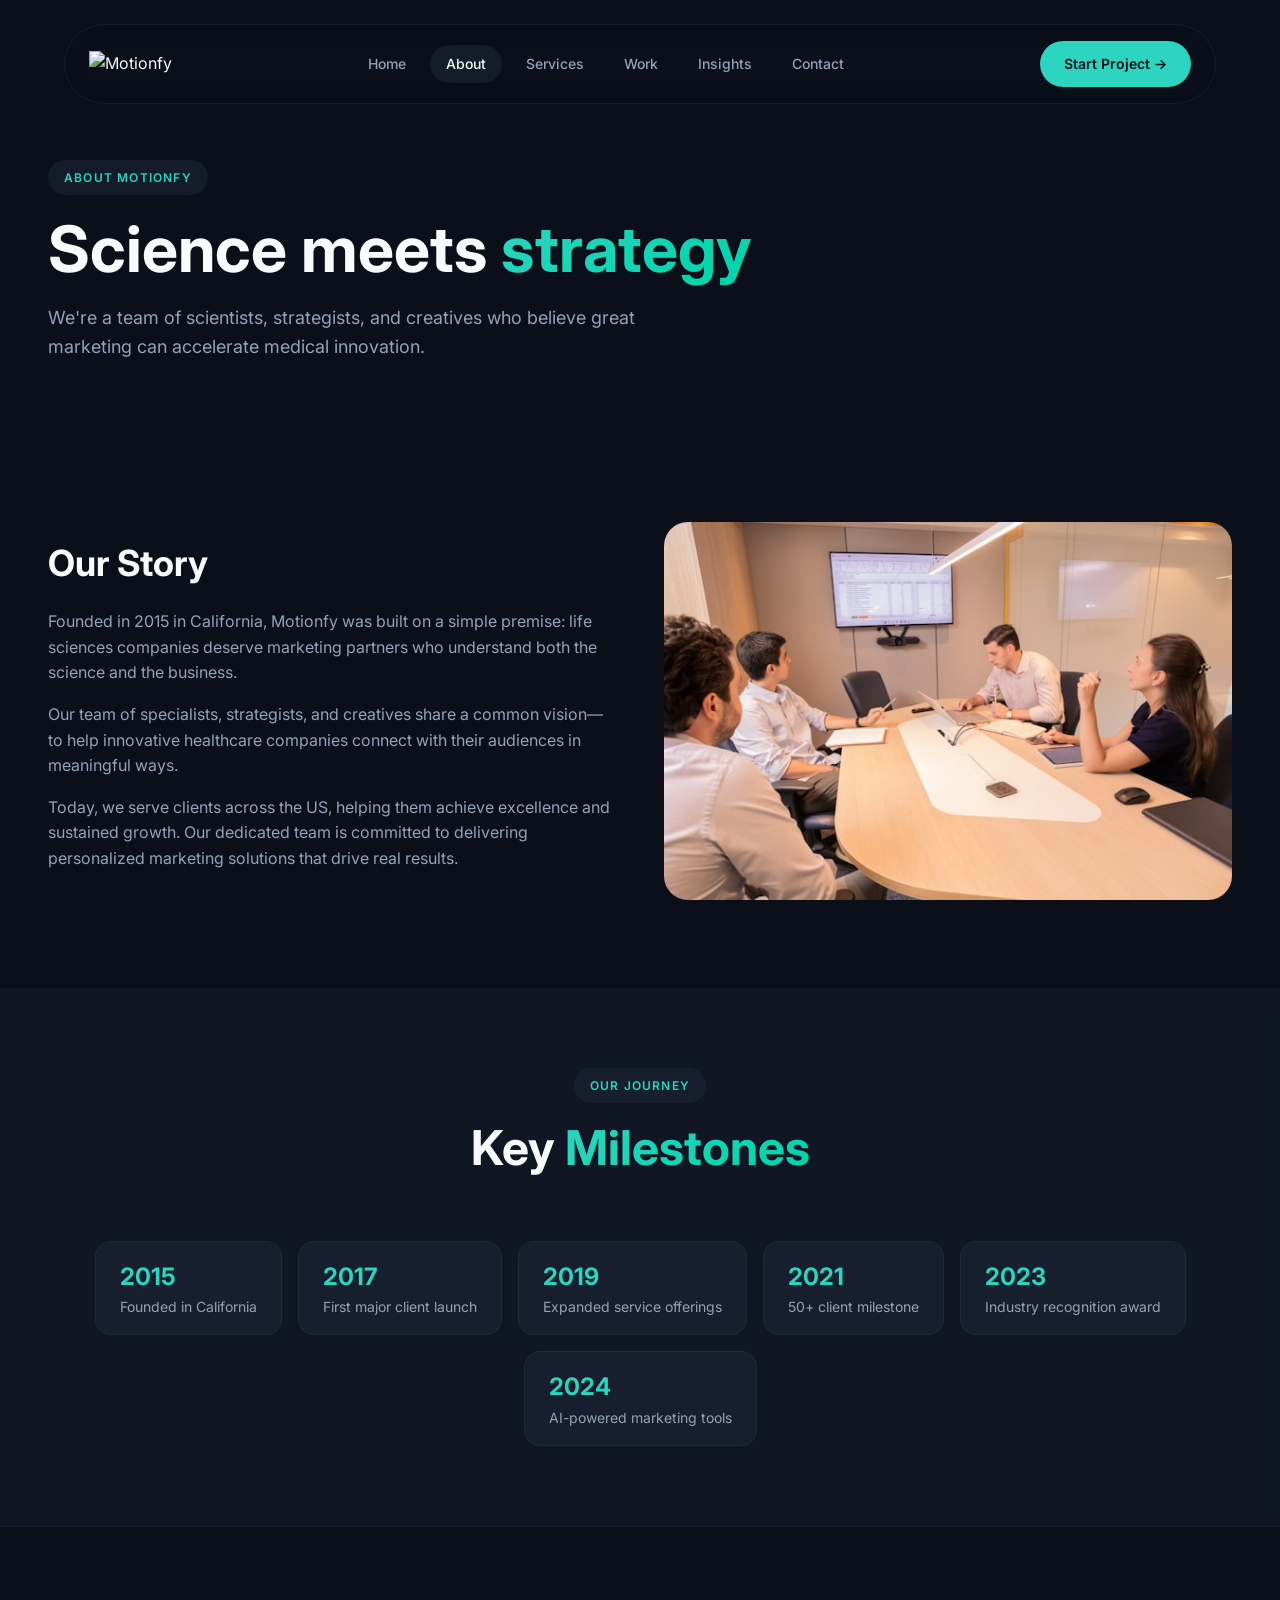
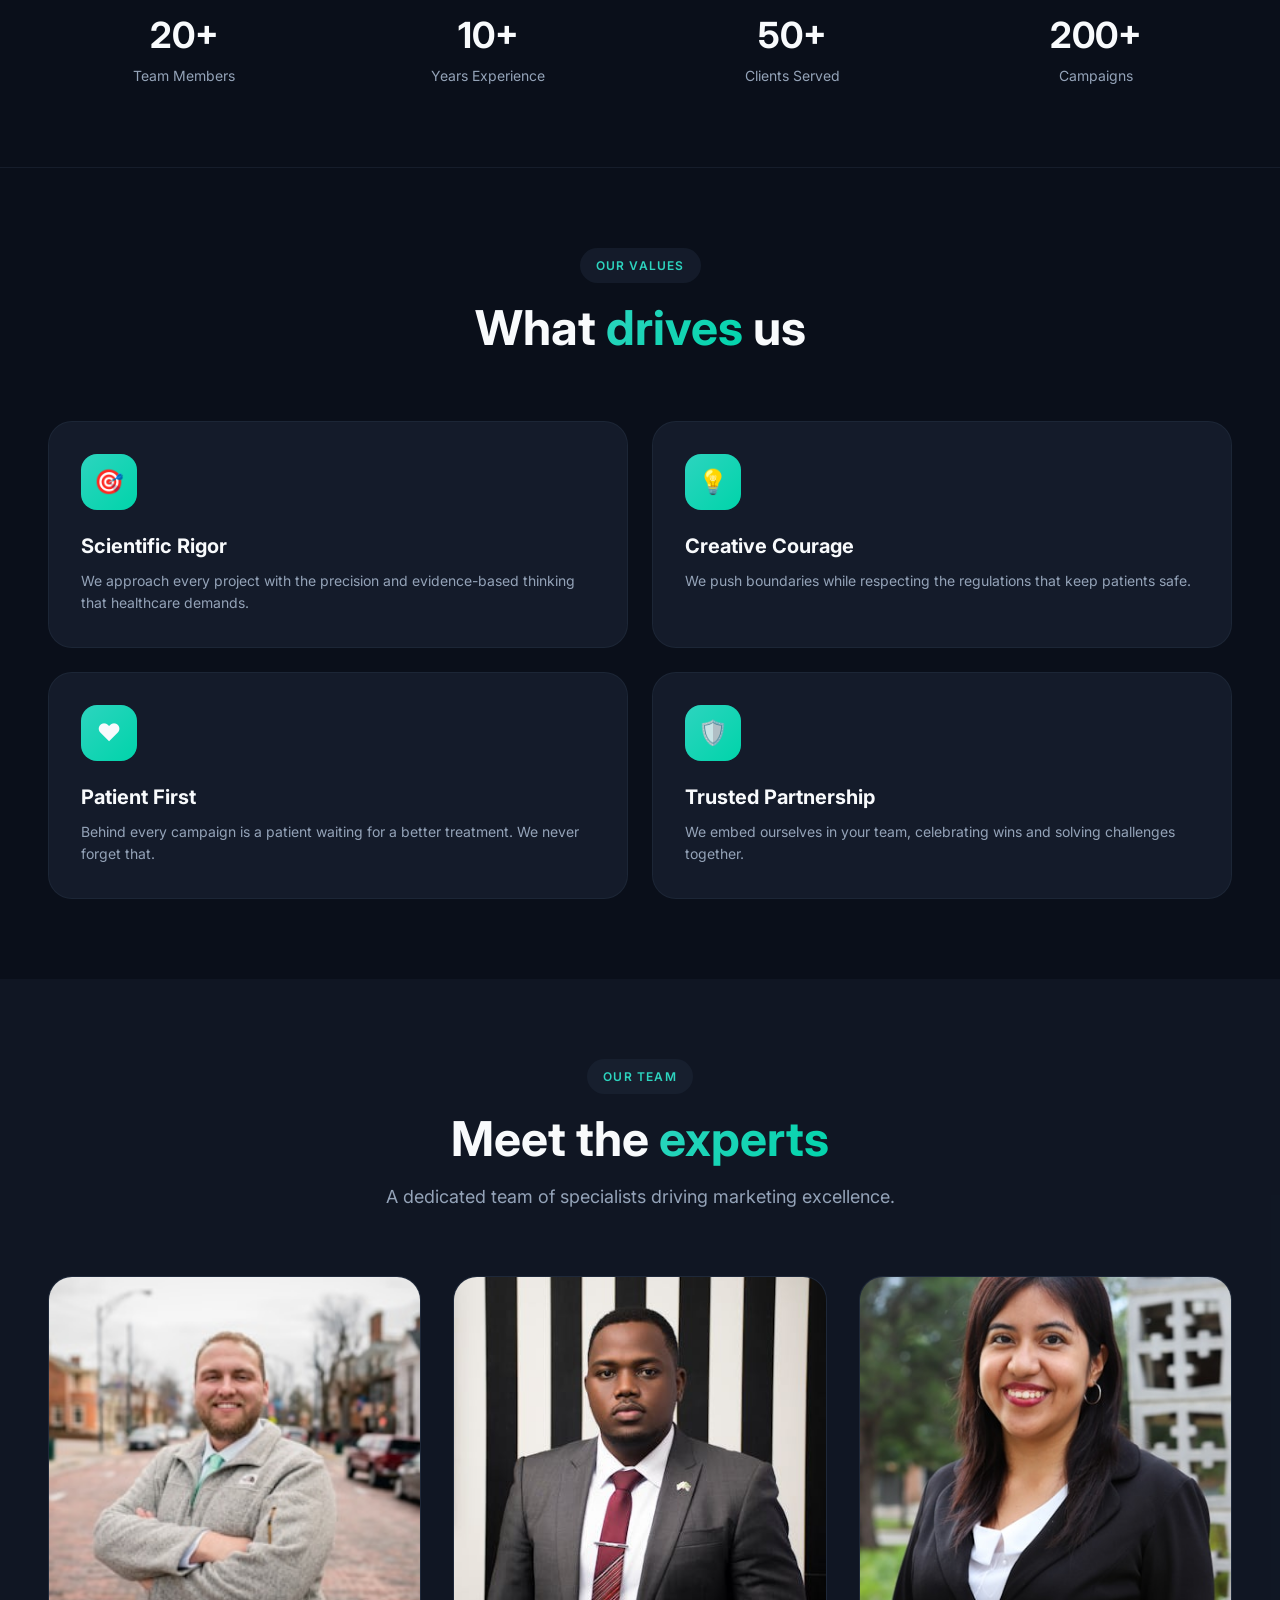
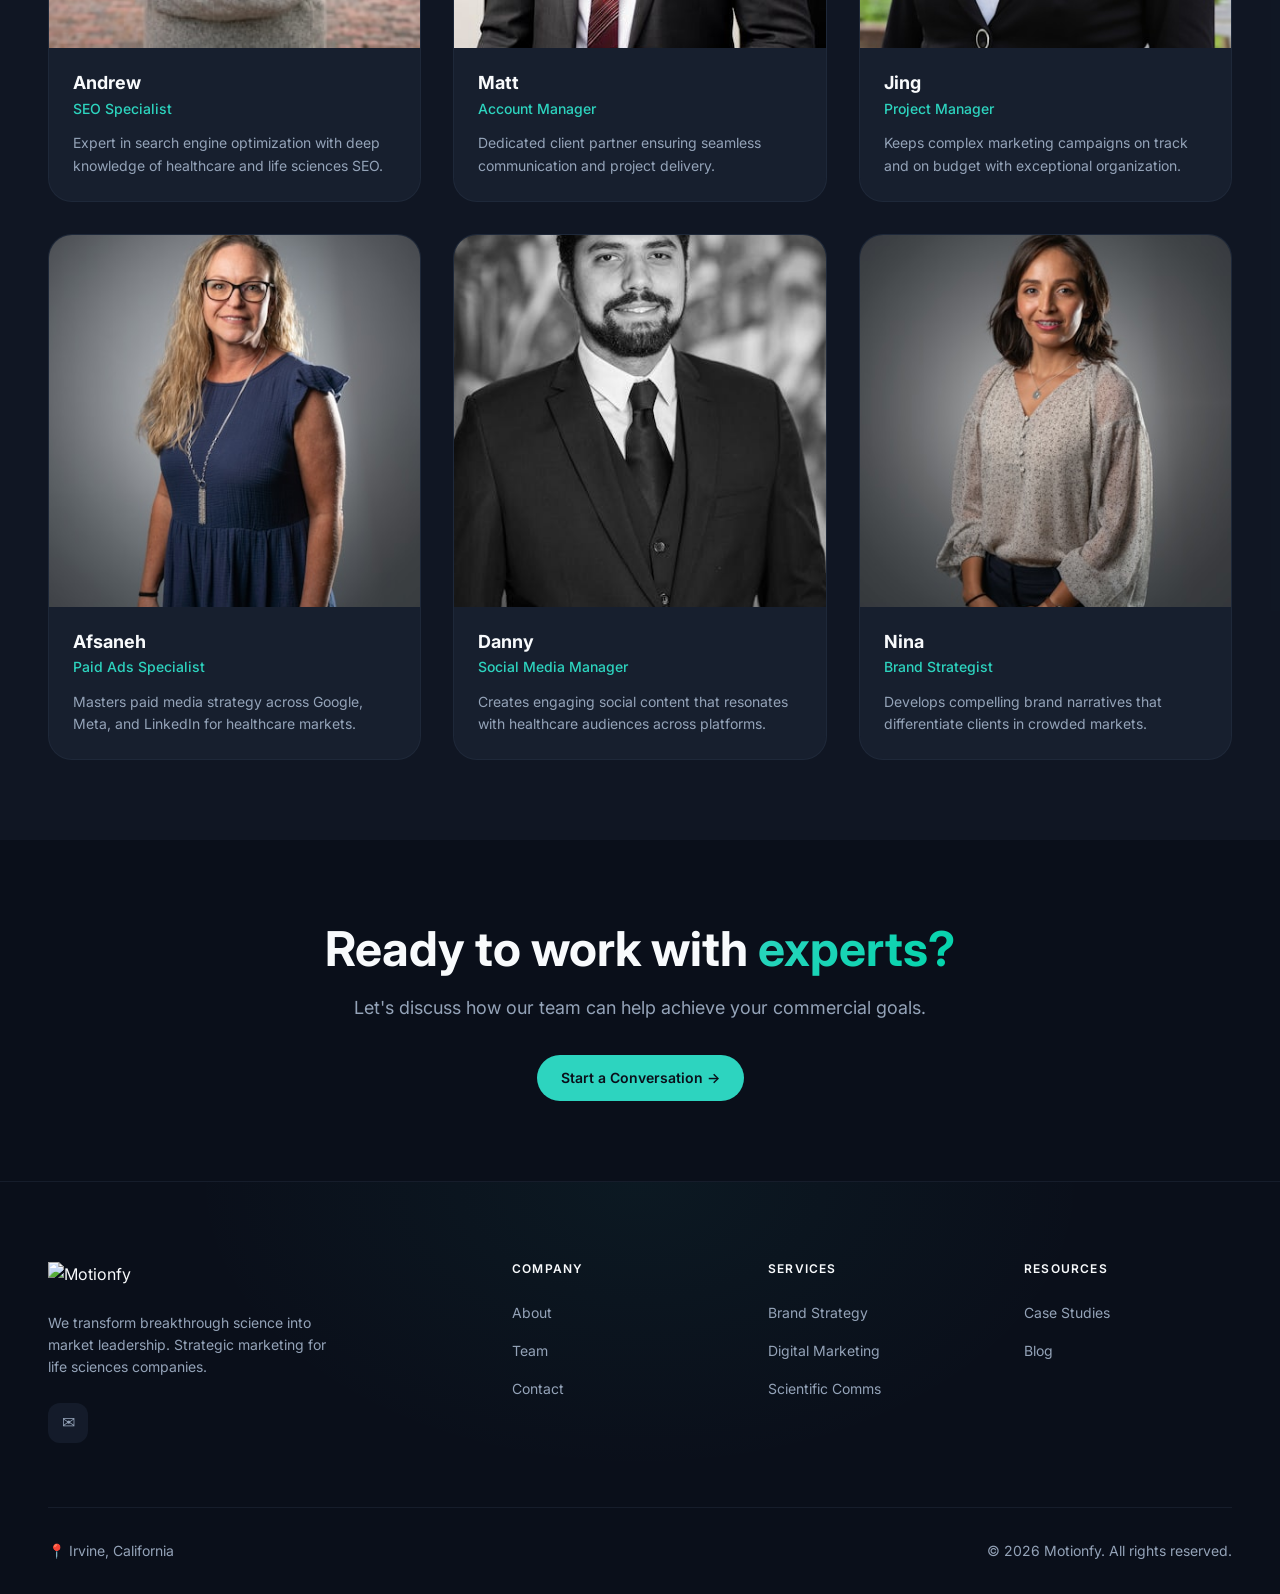
==== commit 74b4dc46: "auto-commit for 8784fa6f-b5f0-4317-bf9a-a5a7182276b5" ====
--- a/static-site/about.html
+++ b/static-site/about.html
@@ -50,7 +50,7 @@
           <p>Today, we serve clients across the US, helping them achieve excellence and sustained growth. Our dedicated team is committed to delivering personalized marketing solutions that drive real results.</p>
         </div>
         <div class="story-image">
-          <img src="https://images.unsplash.com/photo-1522071820081-009f0129c71c?w=600&q=80" alt="Our Team">
+          <img src="images/about-team.jpg" alt="Our Team">
         </div>
       </div>
     </div>
@@ -159,7 +159,7 @@
       <div class="team-grid">
         <div class="team-card">
           <div class="team-card-image">
-            <img src="https://images.unsplash.com/photo-1507003211169-0a1dd7228f2d?w=400&q=80" alt="Andrew">
+            <img src="images/team-andrew.jpg" alt="Andrew">
           </div>
           <div class="team-card-content">
             <h3>Andrew</h3>
@@ -169,7 +169,7 @@
         </div>
         <div class="team-card">
           <div class="team-card-image">
-            <img src="https://images.unsplash.com/photo-1560250097-0b93528c311a?w=400&q=80" alt="Matt">
+            <img src="images/team-matt.jpg" alt="Matt">
           </div>
           <div class="team-card-content">
             <h3>Matt</h3>
@@ -179,7 +179,7 @@
         </div>
         <div class="team-card">
           <div class="team-card-image">
-            <img src="https://images.unsplash.com/photo-1573496359142-b8d87734a5a2?w=400&q=80" alt="Jing">
+            <img src="images/team-jing.jpg" alt="Jing">
           </div>
           <div class="team-card-content">
             <h3>Jing</h3>
@@ -189,7 +189,7 @@
         </div>
         <div class="team-card">
           <div class="team-card-image">
-            <img src="https://images.unsplash.com/photo-1580489944761-15a19d654956?w=400&q=80" alt="Afsaneh">
+            <img src="images/team-afsaneh.jpg" alt="Afsaneh">
           </div>
           <div class="team-card-content">
             <h3>Afsaneh</h3>
@@ -199,7 +199,7 @@
         </div>
         <div class="team-card">
           <div class="team-card-image">
-            <img src="https://images.unsplash.com/photo-1500648767791-00dcc994a43e?w=400&q=80" alt="Danny">
+            <img src="images/team-danny.jpg" alt="Danny">
           </div>
           <div class="team-card-content">
             <h3>Danny</h3>
@@ -209,7 +209,7 @@
         </div>
         <div class="team-card">
           <div class="team-card-image">
-            <img src="https://images.unsplash.com/photo-1594744803329-e58b31de8bf5?w=400&q=80" alt="Nina">
+            <img src="images/team-nina.jpg" alt="Nina">
           </div>
           <div class="team-card-content">
             <h3>Nina</h3>
--- a/static-site/css/styles.css
+++ b/static-site/css/styles.css
@@ -293,6 +293,10 @@
 .hero-image img {
   border-radius: 24px;
   width: 100%;
+  height: auto;
+  min-height: 300px;
+  object-fit: cover;
+  background-color: var(--card);
 }
 
 .hero-image-overlay {
